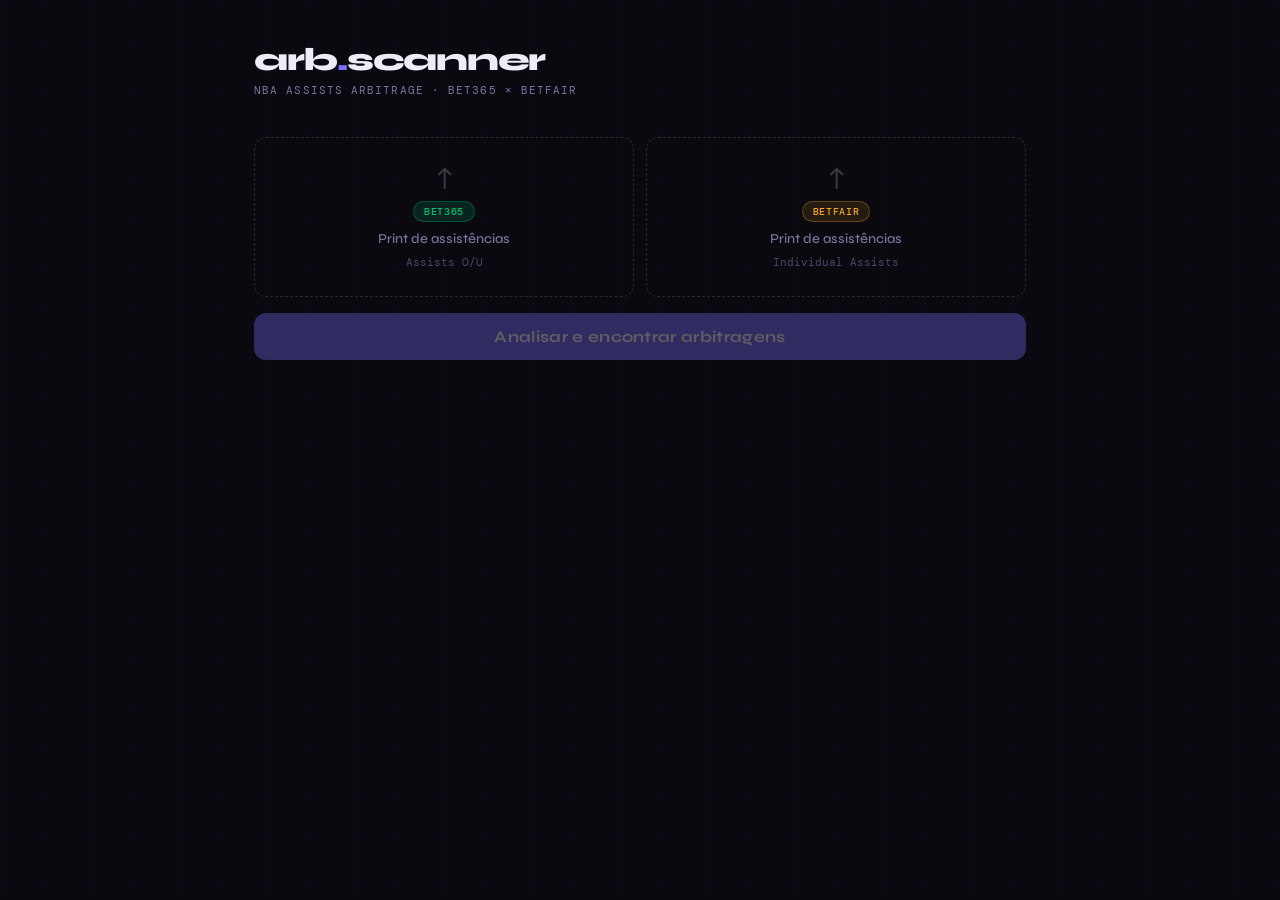
==== index.html @ 2de514ba "gsdfgs" ====
<!DOCTYPE html>
<html lang="pt-BR">

<head>
    <meta charset="UTF-8">
    <meta name="viewport" content="width=device-width, initial-scale=1.0">
    <title>Arb Scanner — NBA Assists</title>
    <link
        href="https://fonts.googleapis.com/css2?family=DM+Mono:wght@400;500&family=Syne:wght@400;500;700;800&display=swap"
        rel="stylesheet">
    <style>
        :root {
            --bg: #09090f;
            --s1: #111118;
            --s2: #17171f;
            --s3: #1e1e28;
            --border: rgba(255, 255, 255, 0.07);
            --border2: rgba(255, 255, 255, 0.13);
            --text: #ededf5;
            --muted: #7878a0;
            --hint: #4a4a68;
            --purple: #7c6fff;
            --purple2: #a89aff;
            --green: #2dca8a;
            --green-bg: rgba(45, 202, 138, 0.07);
            --green-bd: rgba(45, 202, 138, 0.22);
            --red: #ff5566;
            --red-bg: rgba(255, 85, 102, 0.07);
            --red-bd: rgba(255, 85, 102, 0.22);
            --b365: #00c27a;
            --bf: #f5a623;
            --r: 12px;
            --r-sm: 8px;
        }

        * {
            box-sizing: border-box;
            margin: 0;
            padding: 0;
        }

        body {
            background: var(--bg);
            color: var(--text);
            font-family: 'Syne', sans-serif;
            min-height: 100vh;
        }

        body::before {
            content: '';
            position: fixed;
            inset: 0;
            background-image: linear-gradient(rgba(124, 111, 255, 0.025) 1px, transparent 1px), linear-gradient(90deg, rgba(124, 111, 255, 0.025) 1px, transparent 1px);
            background-size: 44px 44px;
            pointer-events: none;
            z-index: 0;
        }

        .wrap {
            max-width: 820px;
            margin: 0 auto;
            padding: 2.5rem 1.5rem 5rem;
            position: relative;
            z-index: 1;
        }

        header {
            margin-bottom: 2.5rem;
        }

        .logo {
            font-size: 2rem;
            font-weight: 800;
            letter-spacing: -0.04em;
        }

        .logo em {
            color: var(--purple);
            font-style: normal;
        }

        .logo-sub {
            font-family: 'DM Mono', monospace;
            font-size: 0.68rem;
            color: var(--muted);
            letter-spacing: 0.1em;
            text-transform: uppercase;
            margin-top: 4px;
        }

        .upload-section {
            display: grid;
            grid-template-columns: 1fr 1fr;
            gap: 12px;
            margin-bottom: 1rem;
        }

        .dz {
            border: 1.5px dashed var(--border2);
            border-radius: var(--r);
            padding: 1.5rem 1rem;
            text-align: center;
            cursor: pointer;
            min-height: 160px;
            display: flex;
            flex-direction: column;
            align-items: center;
            justify-content: center;
            gap: 8px;
            transition: all 0.15s;
        }

        .dz:hover {
            background: rgba(255, 255, 255, 0.02);
        }

        .dz.ready.b365z {
            border-style: solid;
            border-color: rgba(0, 194, 122, 0.4);
            background: rgba(0, 194, 122, 0.04);
        }

        .dz.ready.bfz {
            border-style: solid;
            border-color: rgba(245, 166, 35, 0.4);
            background: rgba(245, 166, 35, 0.04);
        }

        .dz input {
            display: none;
        }

        .dz-pill {
            font-family: 'DM Mono', monospace;
            font-size: 0.65rem;
            font-weight: 500;
            padding: 3px 10px;
            border-radius: 99px;
            letter-spacing: 0.06em;
            text-transform: uppercase;
        }

        .b365-pill {
            background: rgba(0, 194, 122, 0.15);
            color: var(--b365);
            border: 1px solid rgba(0, 194, 122, 0.3);
        }

        .bf-pill {
            background: rgba(245, 166, 35, 0.12);
            color: var(--bf);
            border: 1px solid rgba(245, 166, 35, 0.3);
        }

        .dz-lbl {
            font-size: 0.85rem;
            color: var(--muted);
            font-weight: 500;
        }

        .dz-sub {
            font-family: 'DM Mono', monospace;
            font-size: 0.68rem;
            color: var(--hint);
        }

        .dz-prev {
            width: 100%;
            max-height: 75px;
            object-fit: cover;
            border-radius: 6px;
            margin-top: 4px;
            opacity: 0.75;
        }

        .scan-btn {
            width: 100%;
            padding: 14px;
            background: var(--purple);
            color: white;
            border: none;
            border-radius: var(--r);
            font-family: 'Syne', sans-serif;
            font-size: 1rem;
            font-weight: 700;
            cursor: pointer;
            transition: opacity 0.15s;
            margin-bottom: 1.5rem;
            letter-spacing: 0.02em;
        }

        .scan-btn:disabled {
            opacity: 0.35;
            cursor: not-allowed;
        }

        .scan-btn:hover:not(:disabled) {
            opacity: 0.88;
        }

        .status {
            border-radius: var(--r-sm);
            padding: 10px 16px;
            font-family: 'DM Mono', monospace;
            font-size: 0.78rem;
            margin-bottom: 1.5rem;
            display: flex;
            align-items: center;
            gap: 10px;
        }

        .status.loading {
            background: rgba(124, 111, 255, 0.1);
            border: 1px solid rgba(124, 111, 255, 0.2);
            color: var(--purple2);
        }

        .status.error {
            background: var(--red-bg);
            border: 1px solid var(--red-bd);
            color: var(--red);
        }

        .status.ok {
            background: var(--green-bg);
            border: 1px solid var(--green-bd);
            color: var(--green);
        }

        .spin {
            width: 14px;
            height: 14px;
            border: 2px solid rgba(124, 111, 255, 0.3);
            border-top-color: var(--purple);
            border-radius: 50%;
            animation: sp 0.7s linear infinite;
            flex-shrink: 0;
        }

        @keyframes sp {
            to {
                transform: rotate(360deg);
            }
        }

        .summary {
            display: grid;
            grid-template-columns: repeat(3, 1fr);
            gap: 10px;
            margin-bottom: 1.5rem;
        }

        .sm {
            background: var(--s1);
            border: 1px solid var(--border);
            border-radius: var(--r);
            padding: 1rem 1.25rem;
        }

        .sm-lbl {
            font-family: 'DM Mono', monospace;
            font-size: 0.62rem;
            color: var(--muted);
            letter-spacing: 0.07em;
            text-transform: uppercase;
            margin-bottom: 6px;
        }

        .sm-val {
            font-size: 1.75rem;
            font-weight: 800;
            letter-spacing: -0.03em;
        }

        .sm-val.g {
            color: var(--green);
        }

        .filters {
            display: flex;
            gap: 6px;
            margin-bottom: 1rem;
            flex-wrap: wrap;
        }

        .fb {
            font-family: 'DM Mono', monospace;
            font-size: 0.68rem;
            padding: 5px 12px;
            border-radius: 99px;
            border: 1px solid var(--border2);
            background: transparent;
            color: var(--muted);
            cursor: pointer;
            letter-spacing: 0.05em;
            text-transform: uppercase;
            transition: all 0.15s;
        }

        .fb:hover {
            border-color: rgba(255, 255, 255, 0.2);
            color: var(--text);
        }

        .fb.on {
            background: var(--s2);
            border-color: var(--purple);
            color: var(--purple2);
        }

        .pc {
            background: var(--s1);
            border: 1px solid var(--border);
            border-radius: var(--r);
            padding: 1.25rem;
            margin-bottom: 10px;
            animation: fu 0.3s ease both;
        }

        .pc.arb {
            border-color: var(--green-bd);
            background: linear-gradient(135deg, var(--s1), rgba(45, 202, 138, 0.03));
        }

        @keyframes fu {
            from {
                opacity: 0;
                transform: translateY(8px);
            }

            to {
                opacity: 1;
                transform: translateY(0);
            }
        }

        .pc-top {
            display: flex;
            align-items: center;
            gap: 12px;
            margin-bottom: 1rem;
        }

        .av {
            width: 38px;
            height: 38px;
            border-radius: 50%;
            background: var(--s3);
            border: 1px solid var(--border2);
            display: flex;
            align-items: center;
            justify-content: center;
            font-family: 'DM Mono', monospace;
            font-size: 0.68rem;
            font-weight: 700;
            color: var(--muted);
            flex-shrink: 0;
        }

        .pc-name {
            font-size: 0.95rem;
            font-weight: 700;
        }

        .pc-meta {
            font-family: 'DM Mono', monospace;
            font-size: 0.62rem;
            color: var(--muted);
            margin-top: 2px;
            letter-spacing: 0.04em;
        }

        .arb-badge {
            margin-left: auto;
            font-family: 'DM Mono', monospace;
            font-size: 0.62rem;
            font-weight: 500;
            padding: 4px 12px;
            border-radius: 99px;
            background: var(--green-bg);
            color: var(--green);
            border: 1px solid var(--green-bd);
            letter-spacing: 0.06em;
            text-transform: uppercase;
            white-space: nowrap;
        }

        .og {
            display: grid;
            grid-template-columns: 1fr 1fr;
            gap: 8px;
            margin-bottom: 10px;
        }

        .ob {
            background: var(--s2);
            border: 1px solid var(--border);
            border-radius: var(--r-sm);
            padding: 10px 12px;
        }

        .ob-src {
            font-family: 'DM Mono', monospace;
            font-size: 0.62rem;
            letter-spacing: 0.08em;
            text-transform: uppercase;
            margin-bottom: 8px;
            padding-bottom: 6px;
            border-bottom: 1px solid var(--border);
        }

        .ob-src.b {
            color: var(--b365);
        }

        .ob-src.f {
            color: var(--bf);
        }

        .ob-row {
            display: flex;
            justify-content: space-between;
            padding: 3px 0;
        }

        .ob-lbl {
            font-size: 0.75rem;
            color: var(--muted);
        }

        .ob-v {
            font-family: 'DM Mono', monospace;
            font-size: 0.88rem;
            font-weight: 500;
            color: var(--text);
        }

        .ob-v.best {
            color: var(--green);
        }

        .ms {
            display: flex;
            justify-content: space-between;
            align-items: center;
            padding: 8px 12px;
            border-radius: var(--r-sm);
            margin-bottom: 8px;
            font-family: 'DM Mono', monospace;
            font-size: 0.73rem;
        }

        .ms.y {
            background: var(--green-bg);
            border: 1px solid var(--green-bd);
            color: var(--green);
        }

        .ms.n {
            background: var(--s2);
            border: 1px solid var(--border);
            color: var(--muted);
        }

        .ms-v {
            font-weight: 500;
            font-size: 0.85rem;
        }

        .sb {
            background: rgba(45, 202, 138, 0.05);
            border: 1px solid var(--green-bd);
            border-radius: var(--r-sm);
            padding: 12px 14px;
        }

        .sb-t {
            font-family: 'DM Mono', monospace;
            font-size: 0.62rem;
            color: var(--green);
            letter-spacing: 0.07em;
            text-transform: uppercase;
            margin-bottom: 10px;
        }

        .sb-row {
            display: flex;
            align-items: center;
            gap: 10px;
        }

        .sb-row label {
            font-family: 'DM Mono', monospace;
            font-size: 0.72rem;
            color: var(--green);
            white-space: nowrap;
        }

        .sb-inp {
            width: 100px;
            background: rgba(0, 0, 0, 0.3);
            border: 1px solid var(--green-bd);
            border-radius: 6px;
            padding: 7px 10px;
            color: var(--text);
            font-family: 'DM Mono', monospace;
            font-size: 0.85rem;
            outline: none;
        }

        .sb-inp:focus {
            border-color: var(--green);
        }

        .sr {
            display: grid;
            grid-template-columns: repeat(3, 1fr);
            gap: 6px;
            margin-top: 10px;
        }

        .sri {
            background: rgba(0, 0, 0, 0.25);
            border-radius: 6px;
            padding: 8px 10px;
            text-align: center;
        }

        .sri-l {
            font-family: 'DM Mono', monospace;
            font-size: 0.58rem;
            color: rgba(45, 202, 138, 0.6);
            letter-spacing: 0.05em;
            text-transform: uppercase;
            margin-bottom: 4px;
        }

        .sri-v {
            font-family: 'DM Mono', monospace;
            font-size: 0.9rem;
            font-weight: 500;
            color: var(--green);
        }

        .no-data {
            font-family: 'DM Mono', monospace;
            font-size: 0.7rem;
            color: var(--muted);
            padding: 4px 0;
        }

        .reset-btn {
            width: 100%;
            padding: 11px;
            background: transparent;
            border: 1px solid var(--border2);
            border-radius: var(--r);
            color: var(--muted);
            font-family: 'Syne', sans-serif;
            font-size: 0.85rem;
            font-weight: 500;
            cursor: pointer;
            transition: all 0.2s;
            margin-top: 1rem;
        }

        .reset-btn:hover {
            border-color: rgba(255, 255, 255, 0.2);
            color: var(--text);
        }

        @media(max-width:560px) {
            .upload-section {
                grid-template-columns: 1fr;
            }

            .summary {
                grid-template-columns: 1fr 1fr;
            }

            .og {
                grid-template-columns: 1fr;
            }
        }
    </style>
</head>

<body>
    <div class="wrap">
        <header>
            <div class="logo">arb<em>.</em>scanner</div>
            <div class="logo-sub">NBA assists arbitrage · Bet365 × Betfair</div>
        </header>
        <div class="upload-section">
            <div class="dz b365z" id="dz-b365" onclick="document.getElementById('i-b365').click()">
                <input type="file" id="i-b365" accept="image/*" onchange="loadImg('b365',this)">
                <div style="font-size:1.8rem;opacity:0.2;line-height:1;">↑</div>
                <span class="dz-pill b365-pill">Bet365</span>
                <span class="dz-lbl" id="l-b365">Print de assistências</span>
                <span class="dz-sub">Assists O/U</span>
            </div>
            <div class="dz bfz" id="dz-bf" onclick="document.getElementById('i-bf').click()">
                <input type="file" id="i-bf" accept="image/*" onchange="loadImg('bf',this)">
                <div style="font-size:1.8rem;opacity:0.2;line-height:1;">↑</div>
                <span class="dz-pill bf-pill">Betfair</span>
                <span class="dz-lbl" id="l-bf">Print de assistências</span>
                <span class="dz-sub">Individual Assists</span>
            </div>
        </div>
        <button class="scan-btn" id="scanBtn" onclick="scan()" disabled>Analisar e encontrar arbitragens</button>
        <div id="statusArea"></div>
        <div id="resultsArea"></div>
    </div>

    <script src="app.js"></script>
</body>

</html>
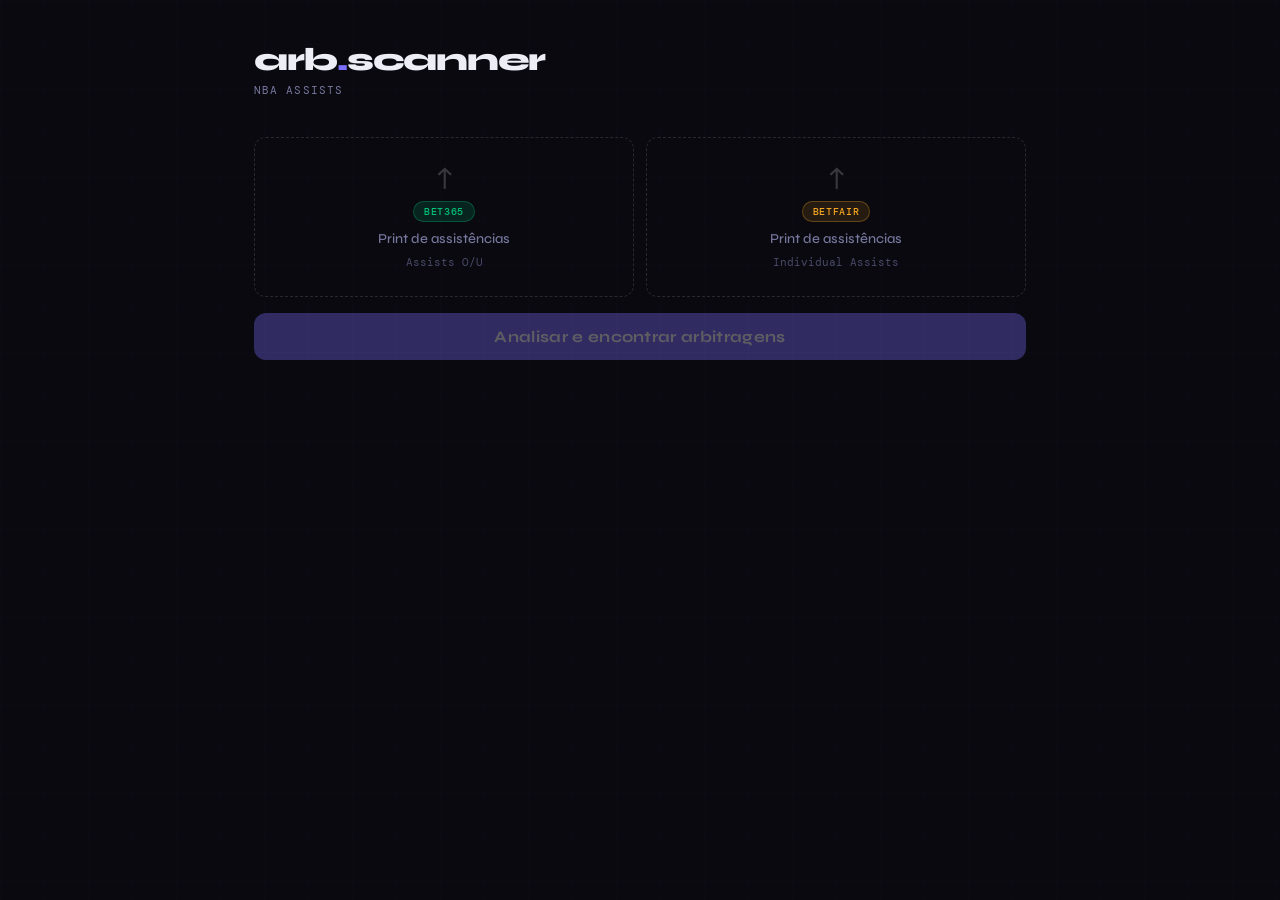
==== commit 13e8fdfd: "title changed" ====
--- a/index.html
+++ b/index.html
@@ -8,588 +8,14 @@
     <link
         href="https://fonts.googleapis.com/css2?family=DM+Mono:wght@400;500&family=Syne:wght@400;500;700;800&display=swap"
         rel="stylesheet">
-    <style>
-        :root {
-            --bg: #09090f;
-            --s1: #111118;
-            --s2: #17171f;
-            --s3: #1e1e28;
-            --border: rgba(255, 255, 255, 0.07);
-            --border2: rgba(255, 255, 255, 0.13);
-            --text: #ededf5;
-            --muted: #7878a0;
-            --hint: #4a4a68;
-            --purple: #7c6fff;
-            --purple2: #a89aff;
-            --green: #2dca8a;
-            --green-bg: rgba(45, 202, 138, 0.07);
-            --green-bd: rgba(45, 202, 138, 0.22);
-            --red: #ff5566;
-            --red-bg: rgba(255, 85, 102, 0.07);
-            --red-bd: rgba(255, 85, 102, 0.22);
-            --b365: #00c27a;
-            --bf: #f5a623;
-            --r: 12px;
-            --r-sm: 8px;
-        }
-
-        * {
-            box-sizing: border-box;
-            margin: 0;
-            padding: 0;
-        }
-
-        body {
-            background: var(--bg);
-            color: var(--text);
-            font-family: 'Syne', sans-serif;
-            min-height: 100vh;
-        }
-
-        body::before {
-            content: '';
-            position: fixed;
-            inset: 0;
-            background-image: linear-gradient(rgba(124, 111, 255, 0.025) 1px, transparent 1px), linear-gradient(90deg, rgba(124, 111, 255, 0.025) 1px, transparent 1px);
-            background-size: 44px 44px;
-            pointer-events: none;
-            z-index: 0;
-        }
-
-        .wrap {
-            max-width: 820px;
-            margin: 0 auto;
-            padding: 2.5rem 1.5rem 5rem;
-            position: relative;
-            z-index: 1;
-        }
-
-        header {
-            margin-bottom: 2.5rem;
-        }
-
-        .logo {
-            font-size: 2rem;
-            font-weight: 800;
-            letter-spacing: -0.04em;
-        }
-
-        .logo em {
-            color: var(--purple);
-            font-style: normal;
-        }
-
-        .logo-sub {
-            font-family: 'DM Mono', monospace;
-            font-size: 0.68rem;
-            color: var(--muted);
-            letter-spacing: 0.1em;
-            text-transform: uppercase;
-            margin-top: 4px;
-        }
-
-        .upload-section {
-            display: grid;
-            grid-template-columns: 1fr 1fr;
-            gap: 12px;
-            margin-bottom: 1rem;
-        }
-
-        .dz {
-            border: 1.5px dashed var(--border2);
-            border-radius: var(--r);
-            padding: 1.5rem 1rem;
-            text-align: center;
-            cursor: pointer;
-            min-height: 160px;
-            display: flex;
-            flex-direction: column;
-            align-items: center;
-            justify-content: center;
-            gap: 8px;
-            transition: all 0.15s;
-        }
-
-        .dz:hover {
-            background: rgba(255, 255, 255, 0.02);
-        }
-
-        .dz.ready.b365z {
-            border-style: solid;
-            border-color: rgba(0, 194, 122, 0.4);
-            background: rgba(0, 194, 122, 0.04);
-        }
-
-        .dz.ready.bfz {
-            border-style: solid;
-            border-color: rgba(245, 166, 35, 0.4);
-            background: rgba(245, 166, 35, 0.04);
-        }
-
-        .dz input {
-            display: none;
-        }
-
-        .dz-pill {
-            font-family: 'DM Mono', monospace;
-            font-size: 0.65rem;
-            font-weight: 500;
-            padding: 3px 10px;
-            border-radius: 99px;
-            letter-spacing: 0.06em;
-            text-transform: uppercase;
-        }
-
-        .b365-pill {
-            background: rgba(0, 194, 122, 0.15);
-            color: var(--b365);
-            border: 1px solid rgba(0, 194, 122, 0.3);
-        }
-
-        .bf-pill {
-            background: rgba(245, 166, 35, 0.12);
-            color: var(--bf);
-            border: 1px solid rgba(245, 166, 35, 0.3);
-        }
-
-        .dz-lbl {
-            font-size: 0.85rem;
-            color: var(--muted);
-            font-weight: 500;
-        }
-
-        .dz-sub {
-            font-family: 'DM Mono', monospace;
-            font-size: 0.68rem;
-            color: var(--hint);
-        }
-
-        .dz-prev {
-            width: 100%;
-            max-height: 75px;
-            object-fit: cover;
-            border-radius: 6px;
-            margin-top: 4px;
-            opacity: 0.75;
-        }
-
-        .scan-btn {
-            width: 100%;
-            padding: 14px;
-            background: var(--purple);
-            color: white;
-            border: none;
-            border-radius: var(--r);
-            font-family: 'Syne', sans-serif;
-            font-size: 1rem;
-            font-weight: 700;
-            cursor: pointer;
-            transition: opacity 0.15s;
-            margin-bottom: 1.5rem;
-            letter-spacing: 0.02em;
-        }
-
-        .scan-btn:disabled {
-            opacity: 0.35;
-            cursor: not-allowed;
-        }
-
-        .scan-btn:hover:not(:disabled) {
-            opacity: 0.88;
-        }
-
-        .status {
-            border-radius: var(--r-sm);
-            padding: 10px 16px;
-            font-family: 'DM Mono', monospace;
-            font-size: 0.78rem;
-            margin-bottom: 1.5rem;
-            display: flex;
-            align-items: center;
-            gap: 10px;
-        }
-
-        .status.loading {
-            background: rgba(124, 111, 255, 0.1);
-            border: 1px solid rgba(124, 111, 255, 0.2);
-            color: var(--purple2);
-        }
-
-        .status.error {
-            background: var(--red-bg);
-            border: 1px solid var(--red-bd);
-            color: var(--red);
-        }
-
-        .status.ok {
-            background: var(--green-bg);
-            border: 1px solid var(--green-bd);
-            color: var(--green);
-        }
-
-        .spin {
-            width: 14px;
-            height: 14px;
-            border: 2px solid rgba(124, 111, 255, 0.3);
-            border-top-color: var(--purple);
-            border-radius: 50%;
-            animation: sp 0.7s linear infinite;
-            flex-shrink: 0;
-        }
-
-        @keyframes sp {
-            to {
-                transform: rotate(360deg);
-            }
-        }
-
-        .summary {
-            display: grid;
-            grid-template-columns: repeat(3, 1fr);
-            gap: 10px;
-            margin-bottom: 1.5rem;
-        }
-
-        .sm {
-            background: var(--s1);
-            border: 1px solid var(--border);
-            border-radius: var(--r);
-            padding: 1rem 1.25rem;
-        }
-
-        .sm-lbl {
-            font-family: 'DM Mono', monospace;
-            font-size: 0.62rem;
-            color: var(--muted);
-            letter-spacing: 0.07em;
-            text-transform: uppercase;
-            margin-bottom: 6px;
-        }
-
-        .sm-val {
-            font-size: 1.75rem;
-            font-weight: 800;
-            letter-spacing: -0.03em;
-        }
-
-        .sm-val.g {
-            color: var(--green);
-        }
-
-        .filters {
-            display: flex;
-            gap: 6px;
-            margin-bottom: 1rem;
-            flex-wrap: wrap;
-        }
-
-        .fb {
-            font-family: 'DM Mono', monospace;
-            font-size: 0.68rem;
-            padding: 5px 12px;
-            border-radius: 99px;
-            border: 1px solid var(--border2);
-            background: transparent;
-            color: var(--muted);
-            cursor: pointer;
-            letter-spacing: 0.05em;
-            text-transform: uppercase;
-            transition: all 0.15s;
-        }
-
-        .fb:hover {
-            border-color: rgba(255, 255, 255, 0.2);
-            color: var(--text);
-        }
-
-        .fb.on {
-            background: var(--s2);
-            border-color: var(--purple);
-            color: var(--purple2);
-        }
-
-        .pc {
-            background: var(--s1);
-            border: 1px solid var(--border);
-            border-radius: var(--r);
-            padding: 1.25rem;
-            margin-bottom: 10px;
-            animation: fu 0.3s ease both;
-        }
-
-        .pc.arb {
-            border-color: var(--green-bd);
-            background: linear-gradient(135deg, var(--s1), rgba(45, 202, 138, 0.03));
-        }
-
-        @keyframes fu {
-            from {
-                opacity: 0;
-                transform: translateY(8px);
-            }
-
-            to {
-                opacity: 1;
-                transform: translateY(0);
-            }
-        }
-
-        .pc-top {
-            display: flex;
-            align-items: center;
-            gap: 12px;
-            margin-bottom: 1rem;
-        }
-
-        .av {
-            width: 38px;
-            height: 38px;
-            border-radius: 50%;
-            background: var(--s3);
-            border: 1px solid var(--border2);
-            display: flex;
-            align-items: center;
-            justify-content: center;
-            font-family: 'DM Mono', monospace;
-            font-size: 0.68rem;
-            font-weight: 700;
-            color: var(--muted);
-            flex-shrink: 0;
-        }
-
-        .pc-name {
-            font-size: 0.95rem;
-            font-weight: 700;
-        }
-
-        .pc-meta {
-            font-family: 'DM Mono', monospace;
-            font-size: 0.62rem;
-            color: var(--muted);
-            margin-top: 2px;
-            letter-spacing: 0.04em;
-        }
-
-        .arb-badge {
-            margin-left: auto;
-            font-family: 'DM Mono', monospace;
-            font-size: 0.62rem;
-            font-weight: 500;
-            padding: 4px 12px;
-            border-radius: 99px;
-            background: var(--green-bg);
-            color: var(--green);
-            border: 1px solid var(--green-bd);
-            letter-spacing: 0.06em;
-            text-transform: uppercase;
-            white-space: nowrap;
-        }
-
-        .og {
-            display: grid;
-            grid-template-columns: 1fr 1fr;
-            gap: 8px;
-            margin-bottom: 10px;
-        }
-
-        .ob {
-            background: var(--s2);
-            border: 1px solid var(--border);
-            border-radius: var(--r-sm);
-            padding: 10px 12px;
-        }
-
-        .ob-src {
-            font-family: 'DM Mono', monospace;
-            font-size: 0.62rem;
-            letter-spacing: 0.08em;
-            text-transform: uppercase;
-            margin-bottom: 8px;
-            padding-bottom: 6px;
-            border-bottom: 1px solid var(--border);
-        }
-
-        .ob-src.b {
-            color: var(--b365);
-        }
-
-        .ob-src.f {
-            color: var(--bf);
-        }
-
-        .ob-row {
-            display: flex;
-            justify-content: space-between;
-            padding: 3px 0;
-        }
-
-        .ob-lbl {
-            font-size: 0.75rem;
-            color: var(--muted);
-        }
-
-        .ob-v {
-            font-family: 'DM Mono', monospace;
-            font-size: 0.88rem;
-            font-weight: 500;
-            color: var(--text);
-        }
-
-        .ob-v.best {
-            color: var(--green);
-        }
-
-        .ms {
-            display: flex;
-            justify-content: space-between;
-            align-items: center;
-            padding: 8px 12px;
-            border-radius: var(--r-sm);
-            margin-bottom: 8px;
-            font-family: 'DM Mono', monospace;
-            font-size: 0.73rem;
-        }
-
-        .ms.y {
-            background: var(--green-bg);
-            border: 1px solid var(--green-bd);
-            color: var(--green);
-        }
-
-        .ms.n {
-            background: var(--s2);
-            border: 1px solid var(--border);
-            color: var(--muted);
-        }
-
-        .ms-v {
-            font-weight: 500;
-            font-size: 0.85rem;
-        }
-
-        .sb {
-            background: rgba(45, 202, 138, 0.05);
-            border: 1px solid var(--green-bd);
-            border-radius: var(--r-sm);
-            padding: 12px 14px;
-        }
-
-        .sb-t {
-            font-family: 'DM Mono', monospace;
-            font-size: 0.62rem;
-            color: var(--green);
-            letter-spacing: 0.07em;
-            text-transform: uppercase;
-            margin-bottom: 10px;
-        }
-
-        .sb-row {
-            display: flex;
-            align-items: center;
-            gap: 10px;
-        }
-
-        .sb-row label {
-            font-family: 'DM Mono', monospace;
-            font-size: 0.72rem;
-            color: var(--green);
-            white-space: nowrap;
-        }
-
-        .sb-inp {
-            width: 100px;
-            background: rgba(0, 0, 0, 0.3);
-            border: 1px solid var(--green-bd);
-            border-radius: 6px;
-            padding: 7px 10px;
-            color: var(--text);
-            font-family: 'DM Mono', monospace;
-            font-size: 0.85rem;
-            outline: none;
-        }
-
-        .sb-inp:focus {
-            border-color: var(--green);
-        }
-
-        .sr {
-            display: grid;
-            grid-template-columns: repeat(3, 1fr);
-            gap: 6px;
-            margin-top: 10px;
-        }
-
-        .sri {
-            background: rgba(0, 0, 0, 0.25);
-            border-radius: 6px;
-            padding: 8px 10px;
-            text-align: center;
-        }
-
-        .sri-l {
-            font-family: 'DM Mono', monospace;
-            font-size: 0.58rem;
-            color: rgba(45, 202, 138, 0.6);
-            letter-spacing: 0.05em;
-            text-transform: uppercase;
-            margin-bottom: 4px;
-        }
-
-        .sri-v {
-            font-family: 'DM Mono', monospace;
-            font-size: 0.9rem;
-            font-weight: 500;
-            color: var(--green);
-        }
-
-        .no-data {
-            font-family: 'DM Mono', monospace;
-            font-size: 0.7rem;
-            color: var(--muted);
-            padding: 4px 0;
-        }
-
-        .reset-btn {
-            width: 100%;
-            padding: 11px;
-            background: transparent;
-            border: 1px solid var(--border2);
-            border-radius: var(--r);
-            color: var(--muted);
-            font-family: 'Syne', sans-serif;
-            font-size: 0.85rem;
-            font-weight: 500;
-            cursor: pointer;
-            transition: all 0.2s;
-            margin-top: 1rem;
-        }
-
-        .reset-btn:hover {
-            border-color: rgba(255, 255, 255, 0.2);
-            color: var(--text);
-        }
-
-        @media(max-width:560px) {
-            .upload-section {
-                grid-template-columns: 1fr;
-            }
-
-            .summary {
-                grid-template-columns: 1fr 1fr;
-            }
-
-            .og {
-                grid-template-columns: 1fr;
-            }
-        }
-    </style>
+    <link rel="stylesheet" href="style.css">
 </head>
 
 <body>
     <div class="wrap">
         <header>
             <div class="logo">arb<em>.</em>scanner</div>
-            <div class="logo-sub">NBA assists arbitrage · Bet365 × Betfair</div>
+            <div class="logo-sub">NBA assists</div>
         </header>
         <div class="upload-section">
             <div class="dz b365z" id="dz-b365" onclick="document.getElementById('i-b365').click()">
--- a/style.css
+++ b/style.css
@@ -0,0 +1,573 @@
+:root {
+    --bg: #09090f;
+    --s1: #111118;
+    --s2: #17171f;
+    --s3: #1e1e28;
+    --border: rgba(255, 255, 255, 0.07);
+    --border2: rgba(255, 255, 255, 0.13);
+    --text: #ededf5;
+    --muted: #7878a0;
+    --hint: #4a4a68;
+    --purple: #7c6fff;
+    --purple2: #a89aff;
+    --green: #2dca8a;
+    --green-bg: rgba(45, 202, 138, 0.07);
+    --green-bd: rgba(45, 202, 138, 0.22);
+    --red: #ff5566;
+    --red-bg: rgba(255, 85, 102, 0.07);
+    --red-bd: rgba(255, 85, 102, 0.22);
+    --b365: #00c27a;
+    --bf: #f5a623;
+    --r: 12px;
+    --r-sm: 8px;
+}
+
+* {
+    box-sizing: border-box;
+    margin: 0;
+    padding: 0;
+}
+
+body {
+    background: var(--bg);
+    color: var(--text);
+    font-family: 'Syne', sans-serif;
+    min-height: 100vh;
+}
+
+body::before {
+    content: '';
+    position: fixed;
+    inset: 0;
+    background-image: linear-gradient(rgba(124, 111, 255, 0.025) 1px, transparent 1px), linear-gradient(90deg, rgba(124, 111, 255, 0.025) 1px, transparent 1px);
+    background-size: 44px 44px;
+    pointer-events: none;
+    z-index: 0;
+}
+
+.wrap {
+    max-width: 820px;
+    margin: 0 auto;
+    padding: 2.5rem 1.5rem 5rem;
+    position: relative;
+    z-index: 1;
+}
+
+header {
+    margin-bottom: 2.5rem;
+}
+
+.logo {
+    font-size: 2rem;
+    font-weight: 800;
+    letter-spacing: -0.04em;
+}
+
+.logo em {
+    color: var(--purple);
+    font-style: normal;
+}
+
+.logo-sub {
+    font-family: 'DM Mono', monospace;
+    font-size: 0.68rem;
+    color: var(--muted);
+    letter-spacing: 0.1em;
+    text-transform: uppercase;
+    margin-top: 4px;
+}
+
+.upload-section {
+    display: grid;
+    grid-template-columns: 1fr 1fr;
+    gap: 12px;
+    margin-bottom: 1rem;
+}
+
+.dz {
+    border: 1.5px dashed var(--border2);
+    border-radius: var(--r);
+    padding: 1.5rem 1rem;
+    text-align: center;
+    cursor: pointer;
+    min-height: 160px;
+    display: flex;
+    flex-direction: column;
+    align-items: center;
+    justify-content: center;
+    gap: 8px;
+    transition: all 0.15s;
+}
+
+.dz:hover {
+    background: rgba(255, 255, 255, 0.02);
+}
+
+.dz.ready.b365z {
+    border-style: solid;
+    border-color: rgba(0, 194, 122, 0.4);
+    background: rgba(0, 194, 122, 0.04);
+}
+
+.dz.ready.bfz {
+    border-style: solid;
+    border-color: rgba(245, 166, 35, 0.4);
+    background: rgba(245, 166, 35, 0.04);
+}
+
+.dz input {
+    display: none;
+}
+
+.dz-pill {
+    font-family: 'DM Mono', monospace;
+    font-size: 0.65rem;
+    font-weight: 500;
+    padding: 3px 10px;
+    border-radius: 99px;
+    letter-spacing: 0.06em;
+    text-transform: uppercase;
+}
+
+.b365-pill {
+    background: rgba(0, 194, 122, 0.15);
+    color: var(--b365);
+    border: 1px solid rgba(0, 194, 122, 0.3);
+}
+
+.bf-pill {
+    background: rgba(245, 166, 35, 0.12);
+    color: var(--bf);
+    border: 1px solid rgba(245, 166, 35, 0.3);
+}
+
+.dz-lbl {
+    font-size: 0.85rem;
+    color: var(--muted);
+    font-weight: 500;
+}
+
+.dz-sub {
+    font-family: 'DM Mono', monospace;
+    font-size: 0.68rem;
+    color: var(--hint);
+}
+
+.dz-prev {
+    width: 100%;
+    max-height: 75px;
+    object-fit: cover;
+    border-radius: 6px;
+    margin-top: 4px;
+    opacity: 0.75;
+}
+
+.scan-btn {
+    width: 100%;
+    padding: 14px;
+    background: var(--purple);
+    color: white;
+    border: none;
+    border-radius: var(--r);
+    font-family: 'Syne', sans-serif;
+    font-size: 1rem;
+    font-weight: 700;
+    cursor: pointer;
+    transition: opacity 0.15s;
+    margin-bottom: 1.5rem;
+    letter-spacing: 0.02em;
+}
+
+.scan-btn:disabled {
+    opacity: 0.35;
+    cursor: not-allowed;
+}
+
+.scan-btn:hover:not(:disabled) {
+    opacity: 0.88;
+}
+
+.status {
+    border-radius: var(--r-sm);
+    padding: 10px 16px;
+    font-family: 'DM Mono', monospace;
+    font-size: 0.78rem;
+    margin-bottom: 1.5rem;
+    display: flex;
+    align-items: center;
+    gap: 10px;
+}
+
+.status.loading {
+    background: rgba(124, 111, 255, 0.1);
+    border: 1px solid rgba(124, 111, 255, 0.2);
+    color: var(--purple2);
+}
+
+.status.error {
+    background: var(--red-bg);
+    border: 1px solid var(--red-bd);
+    color: var(--red);
+}
+
+.status.ok {
+    background: var(--green-bg);
+    border: 1px solid var(--green-bd);
+    color: var(--green);
+}
+
+.spin {
+    width: 14px;
+    height: 14px;
+    border: 2px solid rgba(124, 111, 255, 0.3);
+    border-top-color: var(--purple);
+    border-radius: 50%;
+    animation: sp 0.7s linear infinite;
+    flex-shrink: 0;
+}
+
+@keyframes sp {
+    to {
+        transform: rotate(360deg);
+    }
+}
+
+.summary {
+    display: grid;
+    grid-template-columns: repeat(3, 1fr);
+    gap: 10px;
+    margin-bottom: 1.5rem;
+}
+
+.sm {
+    background: var(--s1);
+    border: 1px solid var(--border);
+    border-radius: var(--r);
+    padding: 1rem 1.25rem;
+}
+
+.sm-lbl {
+    font-family: 'DM Mono', monospace;
+    font-size: 0.62rem;
+    color: var(--muted);
+    letter-spacing: 0.07em;
+    text-transform: uppercase;
+    margin-bottom: 6px;
+}
+
+.sm-val {
+    font-size: 1.75rem;
+    font-weight: 800;
+    letter-spacing: -0.03em;
+}
+
+.sm-val.g {
+    color: var(--green);
+}
+
+.filters {
+    display: flex;
+    gap: 6px;
+    margin-bottom: 1rem;
+    flex-wrap: wrap;
+}
+
+.fb {
+    font-family: 'DM Mono', monospace;
+    font-size: 0.68rem;
+    padding: 5px 12px;
+    border-radius: 99px;
+    border: 1px solid var(--border2);
+    background: transparent;
+    color: var(--muted);
+    cursor: pointer;
+    letter-spacing: 0.05em;
+    text-transform: uppercase;
+    transition: all 0.15s;
+}
+
+.fb:hover {
+    border-color: rgba(255, 255, 255, 0.2);
+    color: var(--text);
+}
+
+.fb.on {
+    background: var(--s2);
+    border-color: var(--purple);
+    color: var(--purple2);
+}
+
+.pc {
+    background: var(--s1);
+    border: 1px solid var(--border);
+    border-radius: var(--r);
+    padding: 1.25rem;
+    margin-bottom: 10px;
+    animation: fu 0.3s ease both;
+}
+
+.pc.arb {
+    border-color: var(--green-bd);
+    background: linear-gradient(135deg, var(--s1), rgba(45, 202, 138, 0.03));
+}
+
+@keyframes fu {
+    from {
+        opacity: 0;
+        transform: translateY(8px);
+    }
+
+    to {
+        opacity: 1;
+        transform: translateY(0);
+    }
+}
+
+.pc-top {
+    display: flex;
+    align-items: center;
+    gap: 12px;
+    margin-bottom: 1rem;
+}
+
+.av {
+    width: 38px;
+    height: 38px;
+    border-radius: 50%;
+    background: var(--s3);
+    border: 1px solid var(--border2);
+    display: flex;
+    align-items: center;
+    justify-content: center;
+    font-family: 'DM Mono', monospace;
+    font-size: 0.68rem;
+    font-weight: 700;
+    color: var(--muted);
+    flex-shrink: 0;
+}
+
+.pc-name {
+    font-size: 0.95rem;
+    font-weight: 700;
+}
+
+.pc-meta {
+    font-family: 'DM Mono', monospace;
+    font-size: 0.62rem;
+    color: var(--muted);
+    margin-top: 2px;
+    letter-spacing: 0.04em;
+}
+
+.arb-badge {
+    margin-left: auto;
+    font-family: 'DM Mono', monospace;
+    font-size: 0.62rem;
+    font-weight: 500;
+    padding: 4px 12px;
+    border-radius: 99px;
+    background: var(--green-bg);
+    color: var(--green);
+    border: 1px solid var(--green-bd);
+    letter-spacing: 0.06em;
+    text-transform: uppercase;
+    white-space: nowrap;
+}
+
+.og {
+    display: grid;
+    grid-template-columns: 1fr 1fr;
+    gap: 8px;
+    margin-bottom: 10px;
+}
+
+.ob {
+    background: var(--s2);
+    border: 1px solid var(--border);
+    border-radius: var(--r-sm);
+    padding: 10px 12px;
+}
+
+.ob-src {
+    font-family: 'DM Mono', monospace;
+    font-size: 0.62rem;
+    letter-spacing: 0.08em;
+    text-transform: uppercase;
+    margin-bottom: 8px;
+    padding-bottom: 6px;
+    border-bottom: 1px solid var(--border);
+}
+
+.ob-src.b {
+    color: var(--b365);
+}
+
+.ob-src.f {
+    color: var(--bf);
+}
+
+.ob-row {
+    display: flex;
+    justify-content: space-between;
+    padding: 3px 0;
+}
+
+.ob-lbl {
+    font-size: 0.75rem;
+    color: var(--muted);
+}
+
+.ob-v {
+    font-family: 'DM Mono', monospace;
+    font-size: 0.88rem;
+    font-weight: 500;
+    color: var(--text);
+}
+
+.ob-v.best {
+    color: var(--green);
+}
+
+.ms {
+    display: flex;
+    justify-content: space-between;
+    align-items: center;
+    padding: 8px 12px;
+    border-radius: var(--r-sm);
+    margin-bottom: 8px;
+    font-family: 'DM Mono', monospace;
+    font-size: 0.73rem;
+}
+
+.ms.y {
+    background: var(--green-bg);
+    border: 1px solid var(--green-bd);
+    color: var(--green);
+}
+
+.ms.n {
+    background: var(--s2);
+    border: 1px solid var(--border);
+    color: var(--muted);
+}
+
+.ms-v {
+    font-weight: 500;
+    font-size: 0.85rem;
+}
+
+.sb {
+    background: rgba(45, 202, 138, 0.05);
+    border: 1px solid var(--green-bd);
+    border-radius: var(--r-sm);
+    padding: 12px 14px;
+}
+
+.sb-t {
+    font-family: 'DM Mono', monospace;
+    font-size: 0.62rem;
+    color: var(--green);
+    letter-spacing: 0.07em;
+    text-transform: uppercase;
+    margin-bottom: 10px;
+}
+
+.sb-row {
+    display: flex;
+    align-items: center;
+    gap: 10px;
+}
+
+.sb-row label {
+    font-family: 'DM Mono', monospace;
+    font-size: 0.72rem;
+    color: var(--green);
+    white-space: nowrap;
+}
+
+.sb-inp {
+    width: 100px;
+    background: rgba(0, 0, 0, 0.3);
+    border: 1px solid var(--green-bd);
+    border-radius: 6px;
+    padding: 7px 10px;
+    color: var(--text);
+    font-family: 'DM Mono', monospace;
+    font-size: 0.85rem;
+    outline: none;
+}
+
+.sb-inp:focus {
+    border-color: var(--green);
+}
+
+.sr {
+    display: grid;
+    grid-template-columns: repeat(3, 1fr);
+    gap: 6px;
+    margin-top: 10px;
+}
+
+.sri {
+    background: rgba(0, 0, 0, 0.25);
+    border-radius: 6px;
+    padding: 8px 10px;
+    text-align: center;
+}
+
+.sri-l {
+    font-family: 'DM Mono', monospace;
+    font-size: 0.58rem;
+    color: rgba(45, 202, 138, 0.6);
+    letter-spacing: 0.05em;
+    text-transform: uppercase;
+    margin-bottom: 4px;
+}
+
+.sri-v {
+    font-family: 'DM Mono', monospace;
+    font-size: 0.9rem;
+    font-weight: 500;
+    color: var(--green);
+}
+
+.no-data {
+    font-family: 'DM Mono', monospace;
+    font-size: 0.7rem;
+    color: var(--muted);
+    padding: 4px 0;
+}
+
+.reset-btn {
+    width: 100%;
+    padding: 11px;
+    background: transparent;
+    border: 1px solid var(--border2);
+    border-radius: var(--r);
+    color: var(--muted);
+    font-family: 'Syne', sans-serif;
+    font-size: 0.85rem;
+    font-weight: 500;
+    cursor: pointer;
+    transition: all 0.2s;
+    margin-top: 1rem;
+}
+
+.reset-btn:hover {
+    border-color: rgba(255, 255, 255, 0.2);
+    color: var(--text);
+}
+
+@media(max-width:560px) {
+    .upload-section {
+        grid-template-columns: 1fr;
+    }
+
+    .summary {
+        grid-template-columns: 1fr 1fr;
+    }
+
+    .og {
+        grid-template-columns: 1fr;
+    }
+}
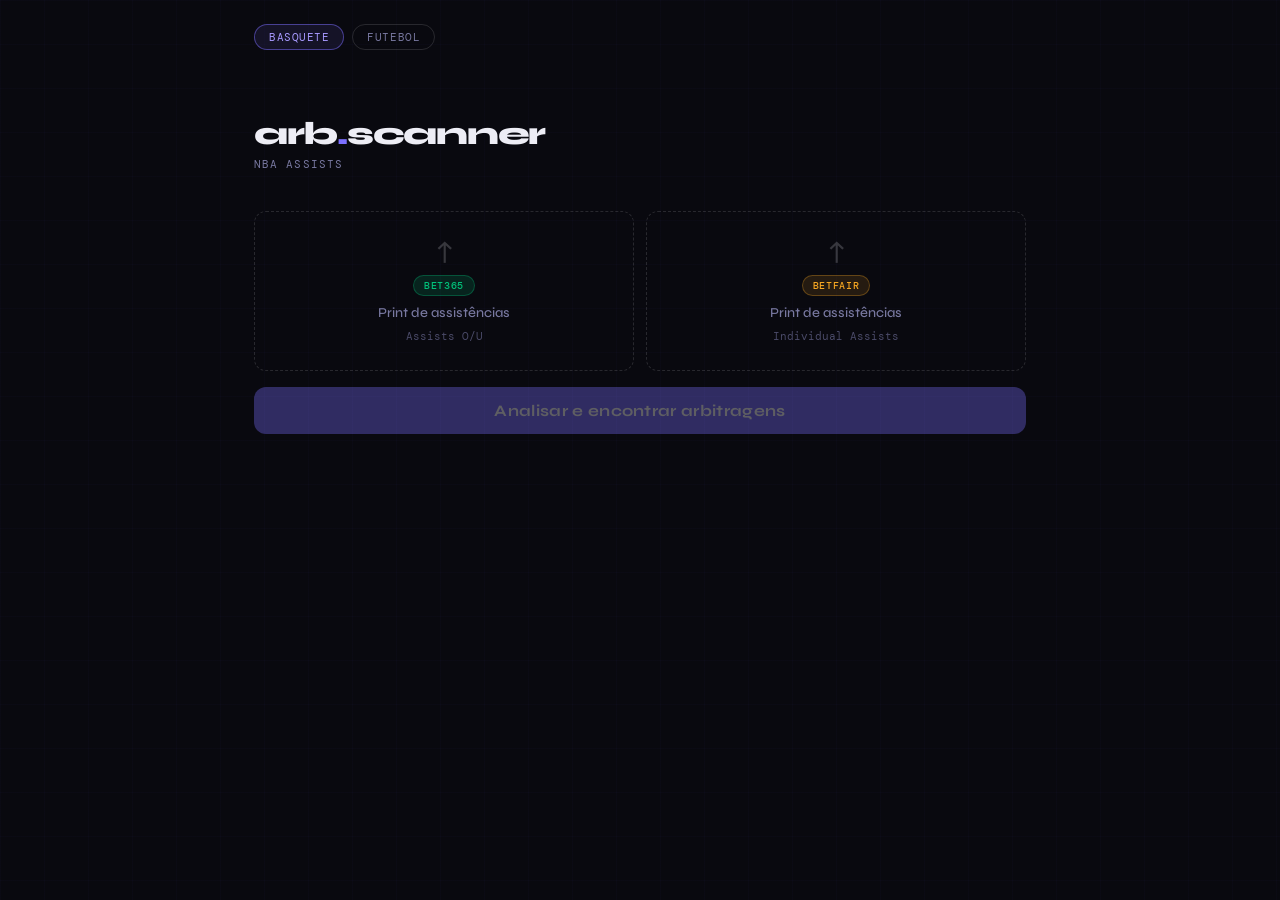
==== commit d9d516a5: "football added" ====
--- a/index.html
+++ b/index.html
@@ -12,6 +12,14 @@
 </head>
 
 <body>
+    <div style="max-width:820px;margin:0 auto;padding:1.5rem 1.5rem 0;position:relative;z-index:1;">
+        <div style="display:flex;gap:8px;margin-bottom:1.5rem;">
+            <a href="/index.html"
+                style="font-family:'DM Mono',monospace;font-size:0.68rem;padding:5px 14px;border-radius:99px;border:1px solid rgba(124,111,255,0.5);background:rgba(124,111,255,0.1);color:#a89aff;text-decoration:none;letter-spacing:0.05em;text-transform:uppercase;">Basquete</a>
+            <a href="/futebol.html"
+                style="font-family:'DM Mono',monospace;font-size:0.68rem;padding:5px 14px;border-radius:99px;border:1px solid rgba(255,255,255,0.13);color:#7878a0;text-decoration:none;letter-spacing:0.05em;text-transform:uppercase;">Futebol</a>
+        </div>
+    </div>
     <div class="wrap">
         <header>
             <div class="logo">arb<em>.</em>scanner</div>
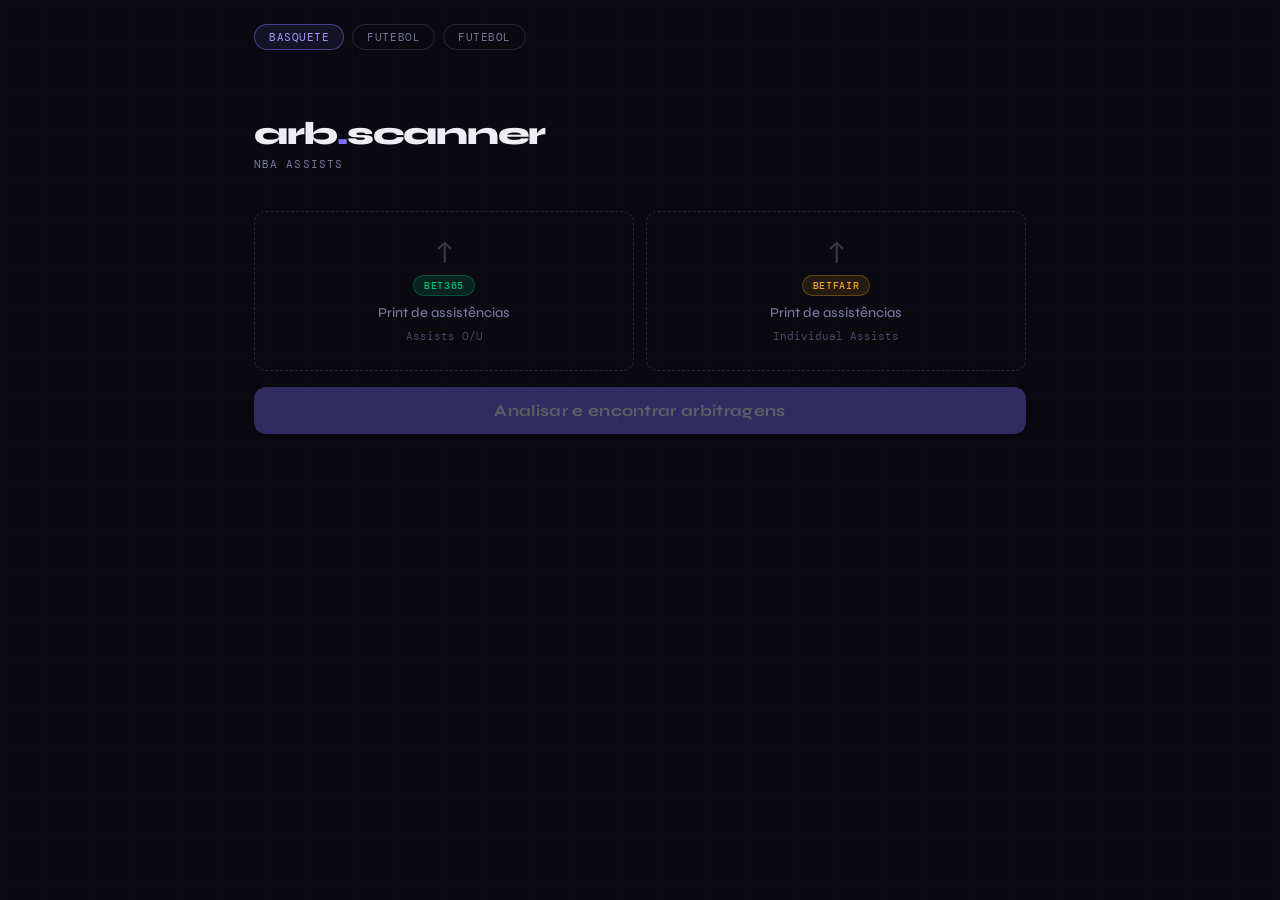
==== commit 899ce1af: "dsadADs" ====
--- a/index.html
+++ b/index.html
@@ -17,6 +17,8 @@
             <a href="/index.html"
                 style="font-family:'DM Mono',monospace;font-size:0.68rem;padding:5px 14px;border-radius:99px;border:1px solid rgba(124,111,255,0.5);background:rgba(124,111,255,0.1);color:#a89aff;text-decoration:none;letter-spacing:0.05em;text-transform:uppercase;">Basquete</a>
             <a href="/futebol.html"
+                style="font-family:'DM Mono',monospace;font-size:0.68rem;padding:5px 14px;border-radius:99px;border:1px solid rgba(255,255,255,0.13);color:#7878a0;text-decoration:none;letter-spacing:0.05em;text-transform:uppercase;">Futebol</a>
+            <a href="/mlb.html"
                 style="font-family:'DM Mono',monospace;font-size:0.68rem;padding:5px 14px;border-radius:99px;border:1px solid rgba(255,255,255,0.13);color:#7878a0;text-decoration:none;letter-spacing:0.05em;text-transform:uppercase;">Futebol</a>
         </div>
     </div>
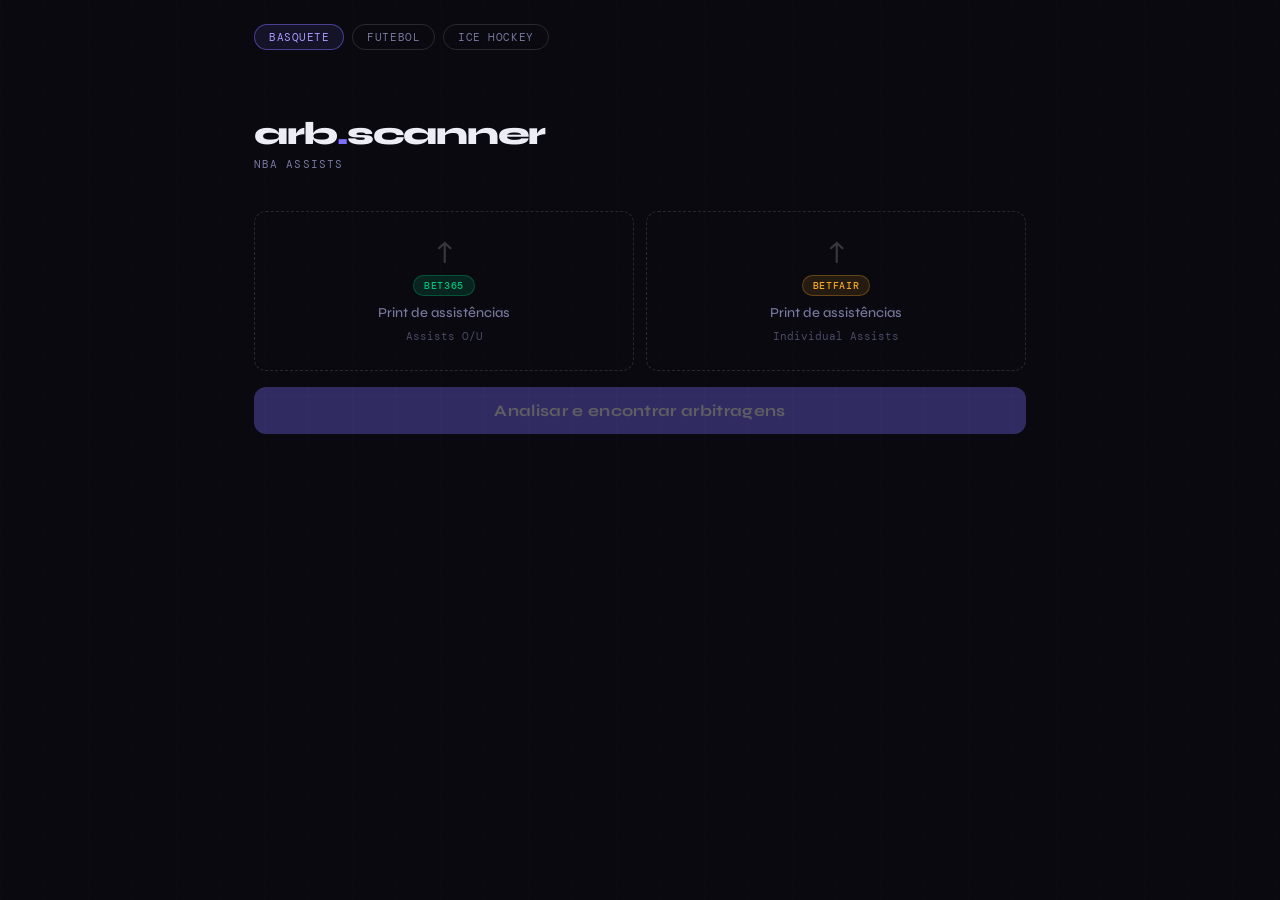
==== commit 7bf56dc2: "fasda" ====
--- a/index.html
+++ b/index.html
@@ -19,7 +19,8 @@
             <a href="/futebol.html"
                 style="font-family:'DM Mono',monospace;font-size:0.68rem;padding:5px 14px;border-radius:99px;border:1px solid rgba(255,255,255,0.13);color:#7878a0;text-decoration:none;letter-spacing:0.05em;text-transform:uppercase;">Futebol</a>
             <a href="/mlb.html"
-                style="font-family:'DM Mono',monospace;font-size:0.68rem;padding:5px 14px;border-radius:99px;border:1px solid rgba(255,255,255,0.13);color:#7878a0;text-decoration:none;letter-spacing:0.05em;text-transform:uppercase;">Futebol</a>
+                style="font-family:'DM Mono',monospace;font-size:0.68rem;padding:5px 14px;border-radius:99px;border:1px solid rgba(255,255,255,0.13);color:#7878a0;text-decoration:none;letter-spacing:0.05em;text-transform:uppercase;">Ice
+                Hockey</a>
         </div>
     </div>
     <div class="wrap">
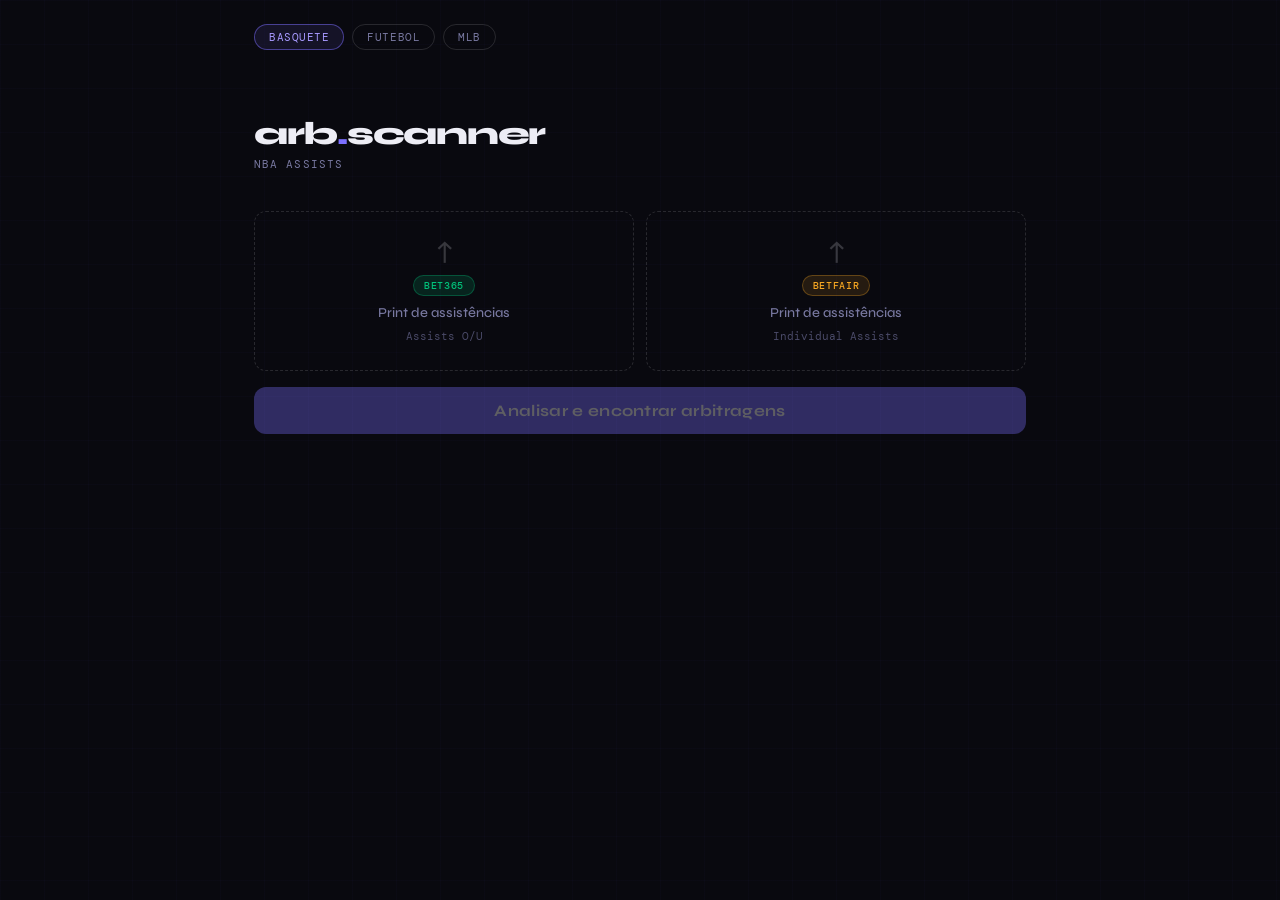
==== commit b2a7b160: "ICE hockey changed to MLB" ====
--- a/index.html
+++ b/index.html
@@ -19,8 +19,7 @@
             <a href="/futebol.html"
                 style="font-family:'DM Mono',monospace;font-size:0.68rem;padding:5px 14px;border-radius:99px;border:1px solid rgba(255,255,255,0.13);color:#7878a0;text-decoration:none;letter-spacing:0.05em;text-transform:uppercase;">Futebol</a>
             <a href="/mlb.html"
-                style="font-family:'DM Mono',monospace;font-size:0.68rem;padding:5px 14px;border-radius:99px;border:1px solid rgba(255,255,255,0.13);color:#7878a0;text-decoration:none;letter-spacing:0.05em;text-transform:uppercase;">Ice
-                Hockey</a>
+                style="font-family:'DM Mono',monospace;font-size:0.68rem;padding:5px 14px;border-radius:99px;border:1px solid rgba(255,255,255,0.13);color:#7878a0;text-decoration:none;letter-spacing:0.05em;text-transform:uppercase;">MLB</a>
         </div>
     </div>
     <div class="wrap">
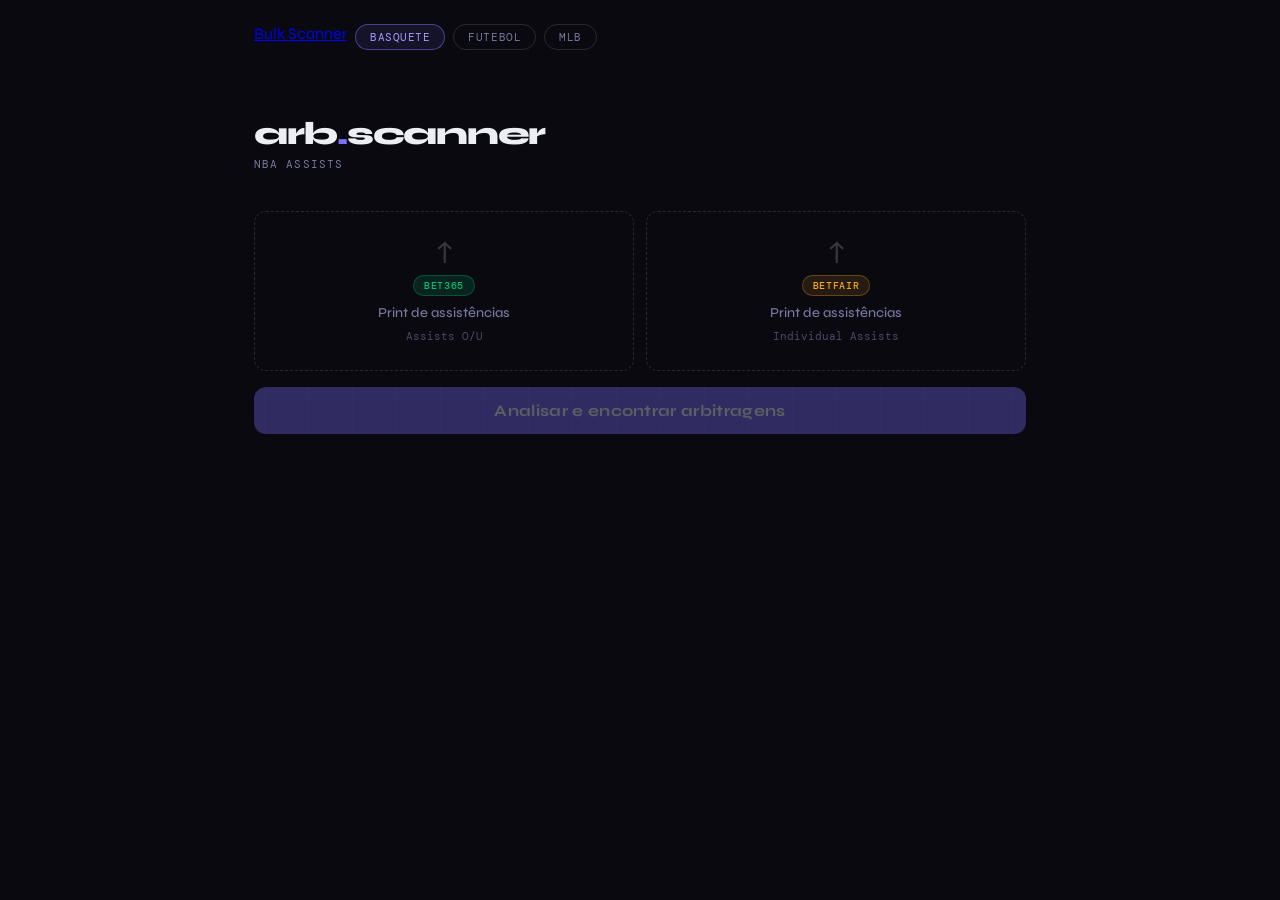
==== commit e10875ea: "added bulk sports in all sports" ====
--- a/index.html
+++ b/index.html
@@ -14,6 +14,7 @@
 <body>
     <div style="max-width:820px;margin:0 auto;padding:1.5rem 1.5rem 0;position:relative;z-index:1;">
         <div style="display:flex;gap:8px;margin-bottom:1.5rem;">
+            <a href="/scanner.html">Bulk Scanner</a>
             <a href="/index.html"
                 style="font-family:'DM Mono',monospace;font-size:0.68rem;padding:5px 14px;border-radius:99px;border:1px solid rgba(124,111,255,0.5);background:rgba(124,111,255,0.1);color:#a89aff;text-decoration:none;letter-spacing:0.05em;text-transform:uppercase;">Basquete</a>
             <a href="/futebol.html"
